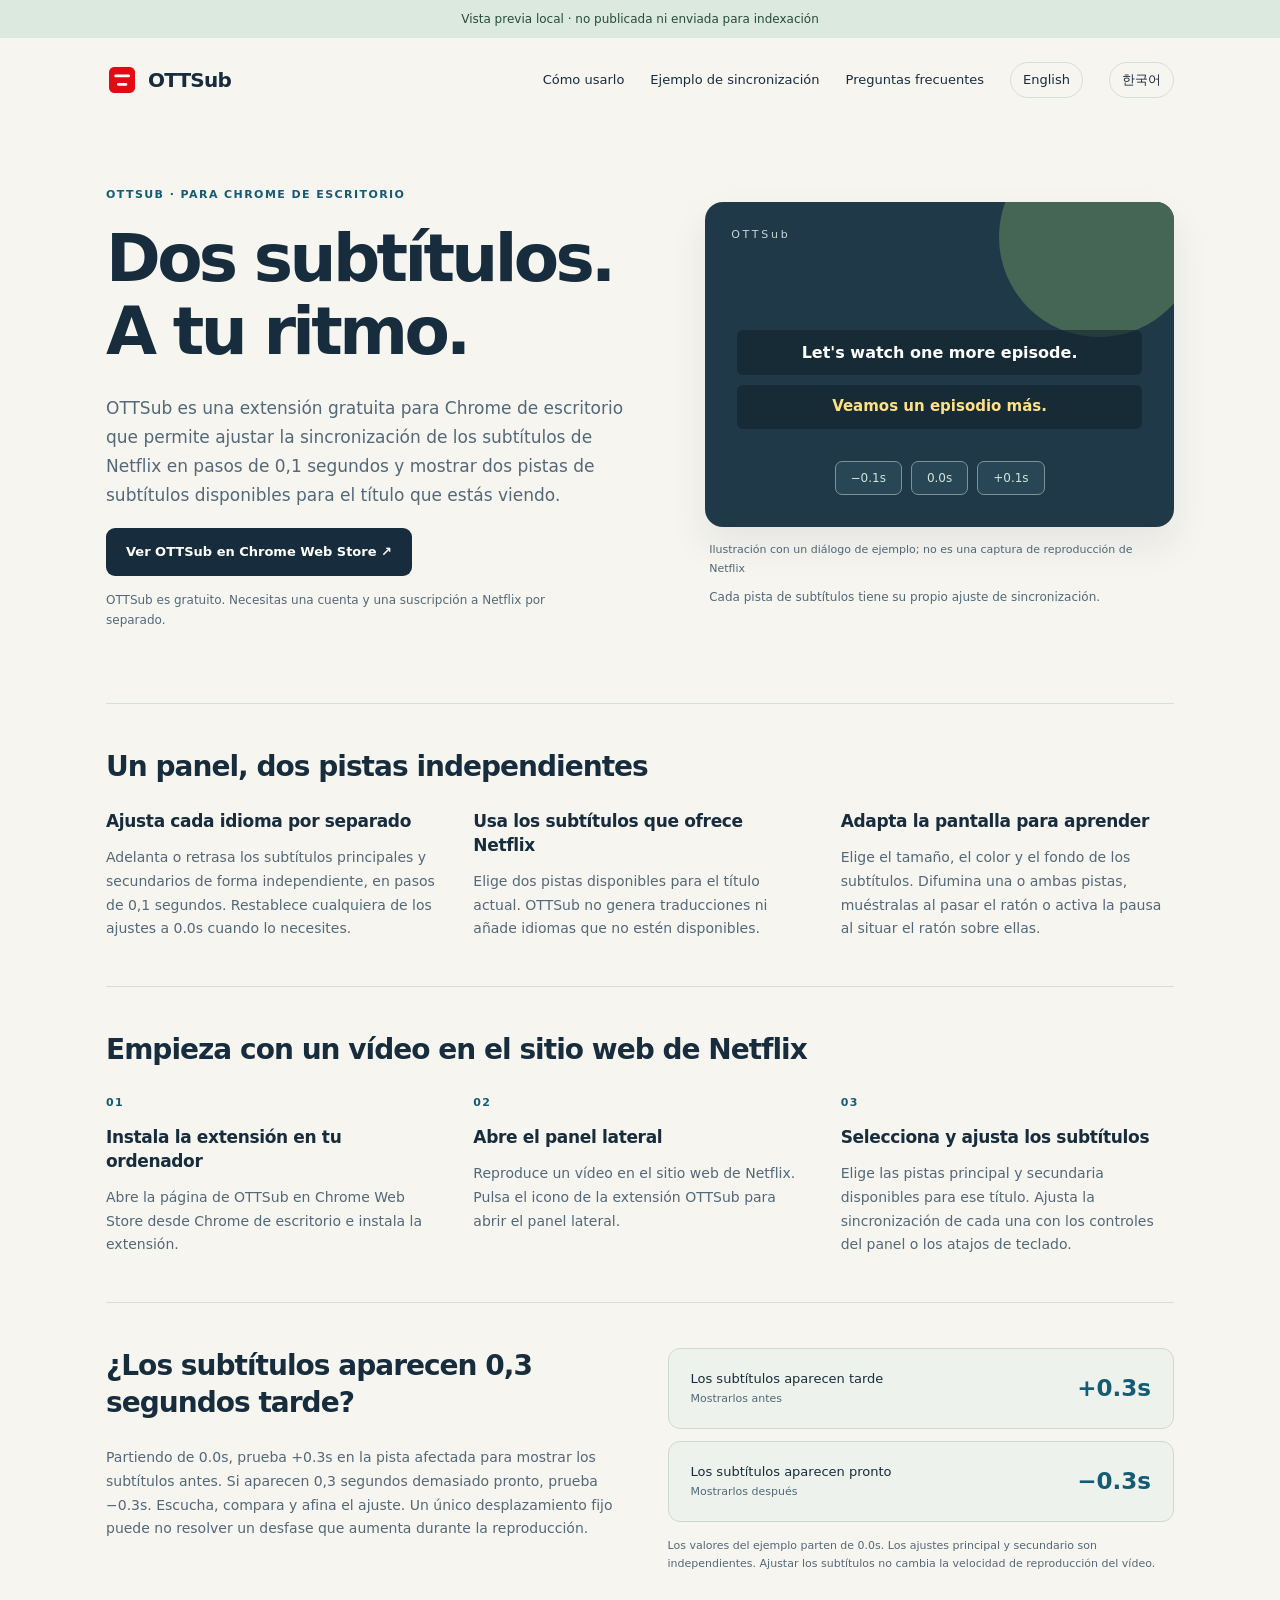
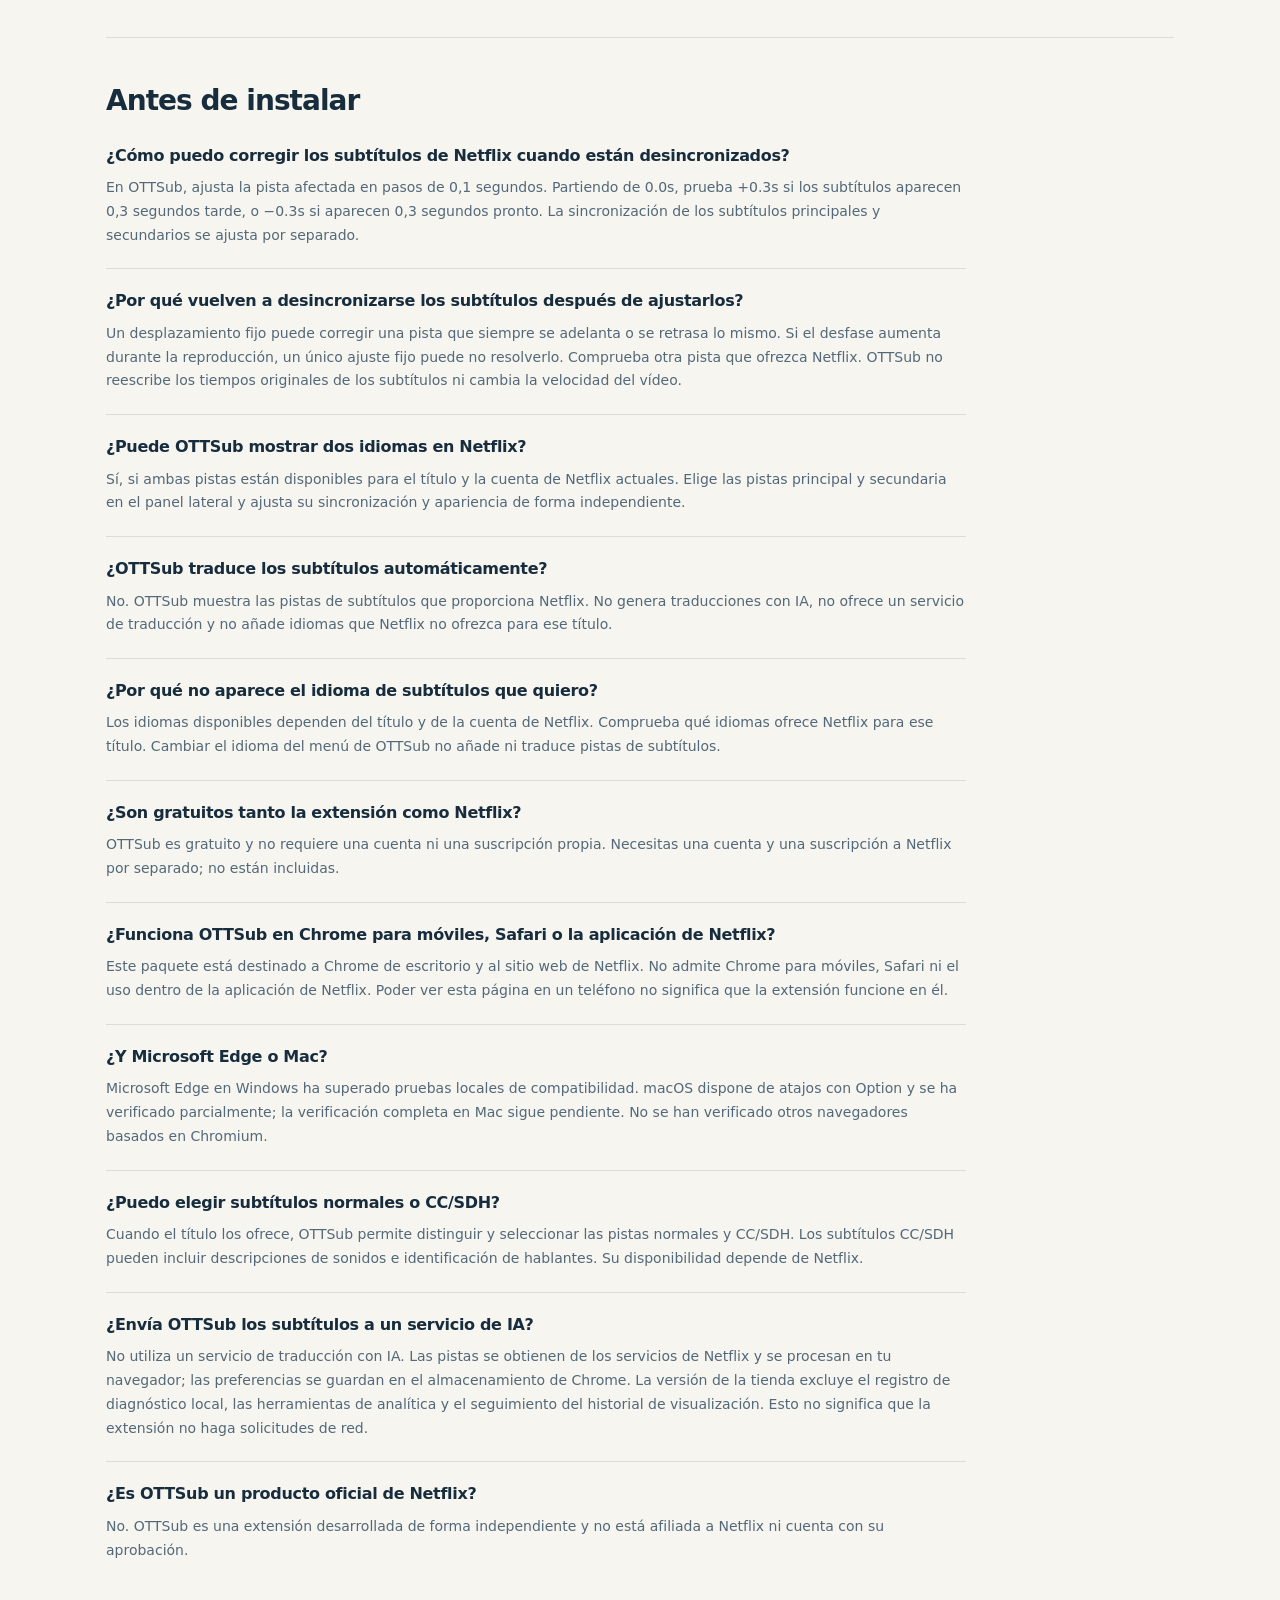
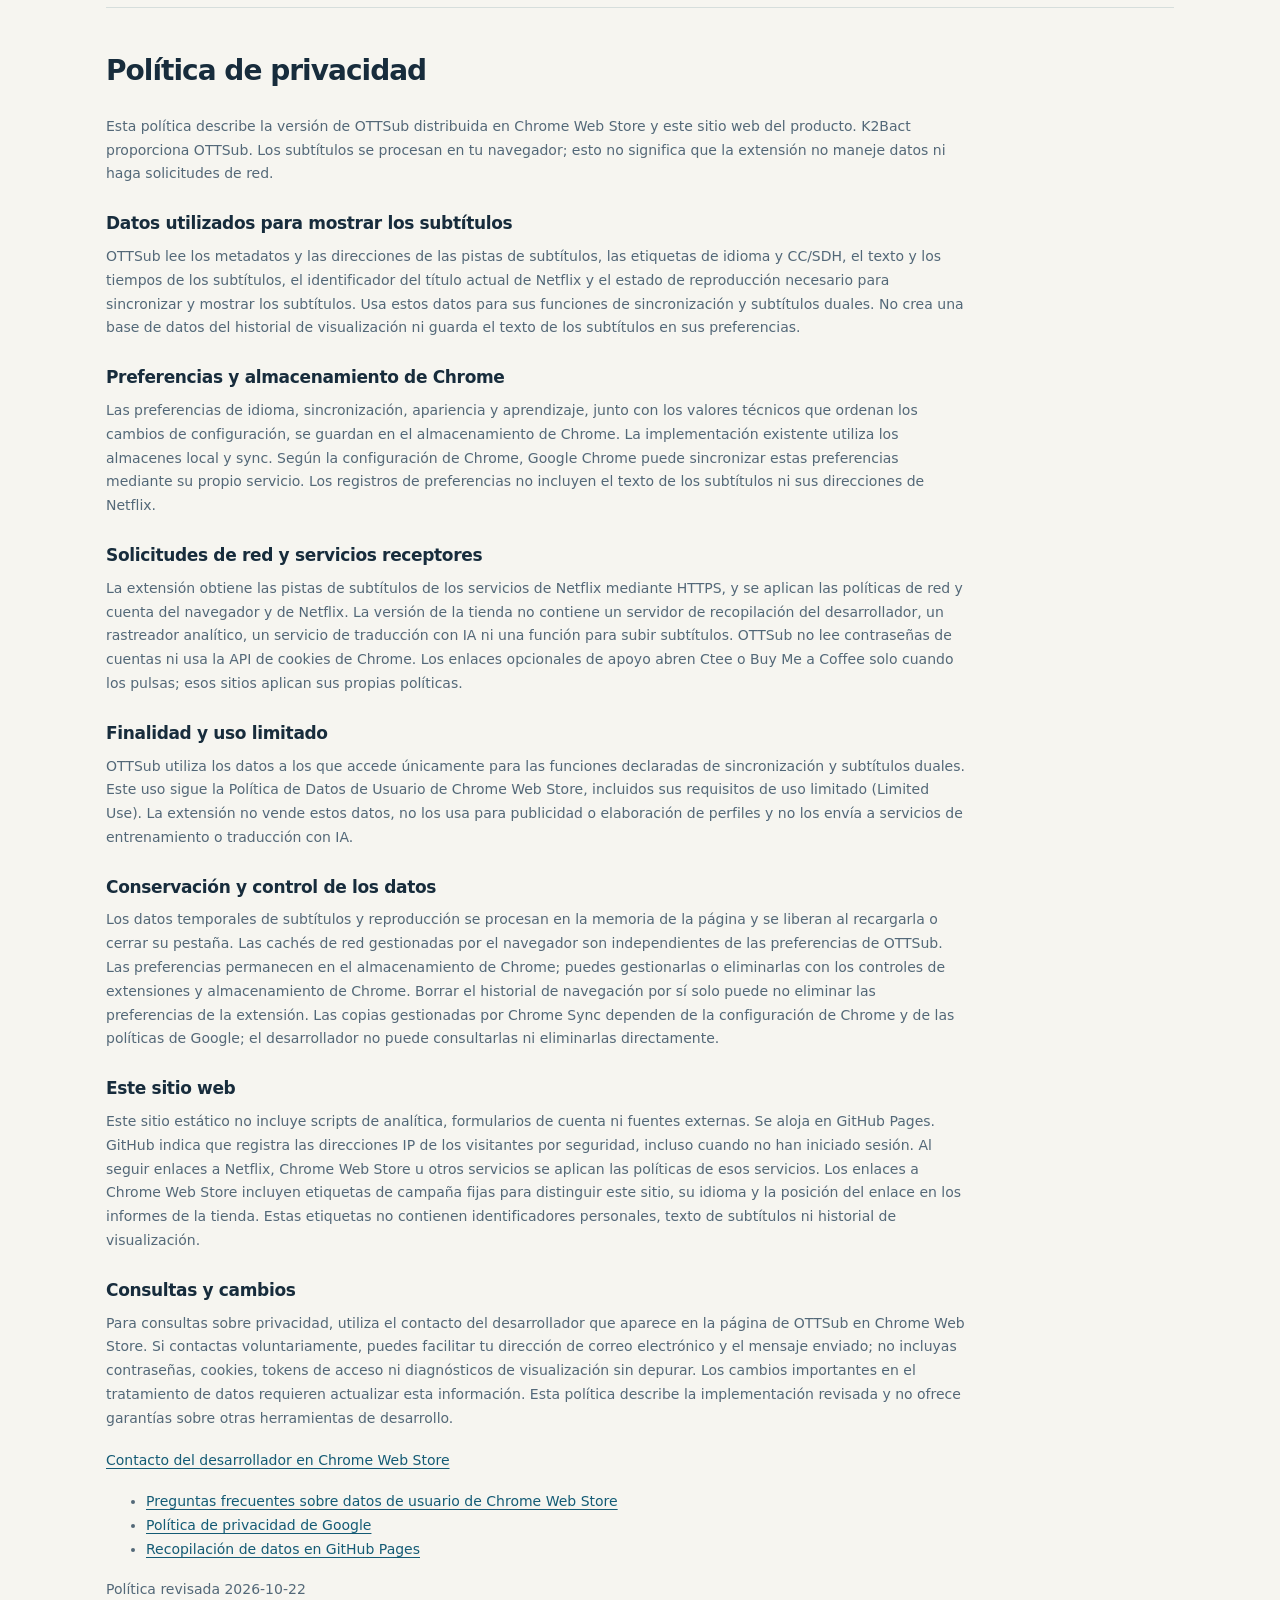
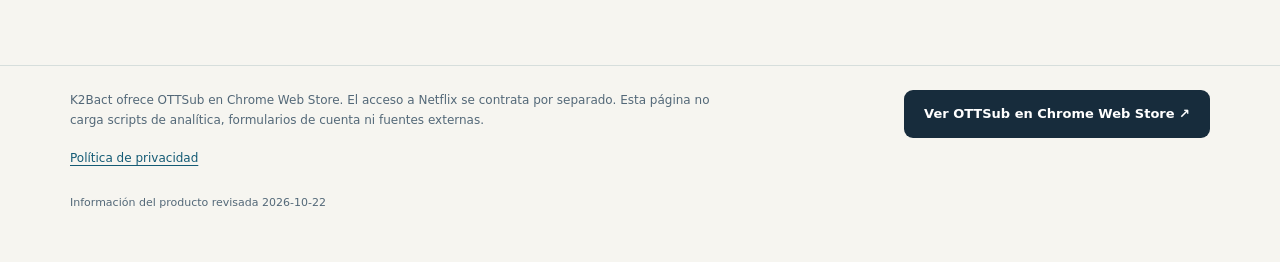
==== store_assets/geo/site/es/index.html @ b6721828 "Reinitialize OTTSub source with private material excluded Preserve current 1.3.9 development runtime" ====
<!doctype html>
<html lang="es">
<head>
<meta charset="utf-8"><meta name="viewport" content="width=device-width,initial-scale=1">
<title>OTTSub — Sincronización y subtítulos duales de Netflix para Chrome</title><meta name="description" content="Ajusta los subtítulos de Netflix en pasos de 0,1 segundos y muestra dos idiomas disponibles con OTTSub, una extensión gratuita para Chrome de escritorio. Netflix requiere una suscripción aparte.">
<meta name="robots" content="noindex,nofollow">
<meta property="og:type" content="website"><meta property="og:site_name" content="OTTSub"><meta property="og:title" content="OTTSub — Sincronización y subtítulos duales de Netflix para Chrome"><meta property="og:description" content="Ajusta los subtítulos de Netflix en pasos de 0,1 segundos y muestra dos idiomas disponibles con OTTSub, una extensión gratuita para Chrome de escritorio. Netflix requiere una suscripción aparte.">

<link rel="icon" href="../assets/icon.png"><link rel="stylesheet" href="../assets/site.css">
<script type="application/ld+json">{"@context":"https://schema.org","@type":"SoftwareApplication","name":"OTTSub","alternateName":"OTTSub - Subtitle Sync & Dual Subtitles for Netflix","identifier":"hlcahpgeildbabcchpkhemjjgjapbdkd","url":"https://chromewebstore.google.com/detail/ottsub-subtitle-sync-dual/hlcahpgeildbabcchpkhemjjgjapbdkd","sameAs":["https://chromewebstore.google.com/detail/ottsub-subtitle-sync-dual/hlcahpgeildbabcchpkhemjjgjapbdkd"],"applicationCategory":"BrowserApplication","description":"OTTSub es una extensión gratuita para Chrome de escritorio que permite ajustar la sincronización de los subtítulos de Netflix en pasos de 0,1 segundos y mostrar dos pistas de subtítulos disponibles para el título que estás viendo.","inLanguage":"es","softwareRequirements":"OTTSub es gratuito. Necesitas una cuenta y una suscripción a Netflix por separado.","isAccessibleForFree":true,"offers":{"@type":"Offer","price":"0","priceCurrency":"USD","url":"https://chromewebstore.google.com/detail/ottsub-subtitle-sync-dual/hlcahpgeildbabcchpkhemjjgjapbdkd"},"featureList":["Adelanta o retrasa los subtítulos principales y secundarios de forma independiente, en pasos de 0,1 segundos. Restablece cualquiera de los ajustes a 0.0s cuando lo necesites.","Elige dos pistas disponibles para el título actual. OTTSub no genera traducciones ni añade idiomas que no estén disponibles.","Elige el tamaño, el color y el fondo de los subtítulos. Difumina una o ambas pistas, muéstralas al pasar el ratón o activa la pausa al situar el ratón sobre ellas."]}</script>
</head>
<body>
<a class="skip" href="#main">Ir al contenido</a>
<p class="preview">Vista previa local · no publicada ni enviada para indexación</p>
<header class="wrap nav"><a class="brand" href="./"><img src="../assets/icon.png" alt="" width="32" height="32">OTTSub</a><nav aria-label="Navegación de la página" class="nav-links"><a href="#start">Cómo usarlo</a><a href="#timing">Ejemplo de sincronización</a><a href="#questions">Preguntas frecuentes</a><a class="language" href="../" lang="en" hreflang="en">English</a><a class="language" href="../ko/" lang="ko" hreflang="ko">한국어</a></nav></header>
<main id="main" class="wrap">
<div class="hero"><div><p class="eyebrow">OTTSub · para Chrome de escritorio</p><h1>Dos subtítulos.
A tu ritmo.</h1><p class="intro">OTTSub es una extensión gratuita para Chrome de escritorio que permite ajustar la sincronización de los subtítulos de Netflix en pasos de 0,1 segundos y mostrar dos pistas de subtítulos disponibles para el título que estás viendo.</p><a class="button" href="https://chromewebstore.google.com/detail/ottsub-subtitle-sync-dual/hlcahpgeildbabcchpkhemjjgjapbdkd?utm_source=ottsub_site&amp;utm_medium=referral&amp;utm_campaign=site_help_20261022_es_hero&amp;utm_content=es_hero">Ver OTTSub en Chrome Web Store ↗</a><p class="cost">OTTSub es gratuito. Necesitas una cuenta y una suscripción a Netflix por separado.</p></div>
<figure class="demo"><div class="screen"><span class="wordmark" aria-hidden="true">OTTSub</span><p class="subtitle" lang="en">Let&#39;s watch one more episode.</p><p class="subtitle secondary" lang="es">Veamos un episodio más.</p><div class="timing-chips" aria-hidden="true"><span class="chip">−0.1s</span><span class="chip">0.0s</span><span class="chip">+0.1s</span></div></div><figcaption>Ilustración con un diálogo de ejemplo; no es una captura de reproducción de Netflix</figcaption><p class="demo-note">Cada pista de subtítulos tiene su propio ajuste de sincronización.</p></figure></div>
<section aria-labelledby="features"><h2 id="features">Un panel, dos pistas independientes</h2><div class="features"><article><h3>Ajusta cada idioma por separado</h3><p>Adelanta o retrasa los subtítulos principales y secundarios de forma independiente, en pasos de 0,1 segundos. Restablece cualquiera de los ajustes a 0.0s cuando lo necesites.</p></article><article><h3>Usa los subtítulos que ofrece Netflix</h3><p>Elige dos pistas disponibles para el título actual. OTTSub no genera traducciones ni añade idiomas que no estén disponibles.</p></article><article><h3>Adapta la pantalla para aprender</h3><p>Elige el tamaño, el color y el fondo de los subtítulos. Difumina una o ambas pistas, muéstralas al pasar el ratón o activa la pausa al situar el ratón sobre ellas.</p></article></div></section>
<section id="start" aria-labelledby="steps-title"><h2 id="steps-title">Empieza con un vídeo en el sitio web de Netflix</h2><ol class="steps"><li><h3>Instala la extensión en tu ordenador</h3><p>Abre la página de OTTSub en Chrome Web Store desde Chrome de escritorio e instala la extensión.</p></li><li><h3>Abre el panel lateral</h3><p>Reproduce un vídeo en el sitio web de Netflix. Pulsa el icono de la extensión OTTSub para abrir el panel lateral.</p></li><li><h3>Selecciona y ajusta los subtítulos</h3><p>Elige las pistas principal y secundaria disponibles para ese título. Ajusta la sincronización de cada una con los controles del panel o los atajos de teclado.</p></li></ol></section>
<section id="timing" class="example" aria-labelledby="timing-title"><div><h2 id="timing-title">¿Los subtítulos aparecen 0,3 segundos tarde?</h2><p>Partiendo de 0.0s, prueba +0.3s en la pista afectada para mostrar los subtítulos antes. Si aparecen 0,3 segundos demasiado pronto, prueba −0.3s. Escucha, compara y afina el ajuste. Un único desplazamiento fijo puede no resolver un desfase que aumenta durante la reproducción.</p></div><div><div class="offsets"><div class="offset-row"><span>Los subtítulos aparecen tarde</span><strong>+0.3s</strong><small>Mostrarlos antes</small></div><div class="offset-row"><span>Los subtítulos aparecen pronto</span><strong>−0.3s</strong><small>Mostrarlos después</small></div></div><p class="fine-print">Los valores del ejemplo parten de 0.0s. Los ajustes principal y secundario son independientes. Ajustar los subtítulos no cambia la velocidad de reproducción del vídeo.</p></div></section>
<section id="questions" aria-labelledby="faq-title"><h2 id="faq-title">Antes de instalar</h2><div class="faq"><article><h3>¿Cómo puedo corregir los subtítulos de Netflix cuando están desincronizados?</h3><p>En OTTSub, ajusta la pista afectada en pasos de 0,1 segundos. Partiendo de 0.0s, prueba +0.3s si los subtítulos aparecen 0,3 segundos tarde, o −0.3s si aparecen 0,3 segundos pronto. La sincronización de los subtítulos principales y secundarios se ajusta por separado.</p></article><article><h3>¿Por qué vuelven a desincronizarse los subtítulos después de ajustarlos?</h3><p>Un desplazamiento fijo puede corregir una pista que siempre se adelanta o se retrasa lo mismo. Si el desfase aumenta durante la reproducción, un único ajuste fijo puede no resolverlo. Comprueba otra pista que ofrezca Netflix. OTTSub no reescribe los tiempos originales de los subtítulos ni cambia la velocidad del vídeo.</p></article><article><h3>¿Puede OTTSub mostrar dos idiomas en Netflix?</h3><p>Sí, si ambas pistas están disponibles para el título y la cuenta de Netflix actuales. Elige las pistas principal y secundaria en el panel lateral y ajusta su sincronización y apariencia de forma independiente.</p></article><article><h3>¿OTTSub traduce los subtítulos automáticamente?</h3><p>No. OTTSub muestra las pistas de subtítulos que proporciona Netflix. No genera traducciones con IA, no ofrece un servicio de traducción y no añade idiomas que Netflix no ofrezca para ese título.</p></article><article><h3>¿Por qué no aparece el idioma de subtítulos que quiero?</h3><p>Los idiomas disponibles dependen del título y de la cuenta de Netflix. Comprueba qué idiomas ofrece Netflix para ese título. Cambiar el idioma del menú de OTTSub no añade ni traduce pistas de subtítulos.</p></article><article><h3>¿Son gratuitos tanto la extensión como Netflix?</h3><p>OTTSub es gratuito y no requiere una cuenta ni una suscripción propia. Necesitas una cuenta y una suscripción a Netflix por separado; no están incluidas.</p></article><article><h3>¿Funciona OTTSub en Chrome para móviles, Safari o la aplicación de Netflix?</h3><p>Este paquete está destinado a Chrome de escritorio y al sitio web de Netflix. No admite Chrome para móviles, Safari ni el uso dentro de la aplicación de Netflix. Poder ver esta página en un teléfono no significa que la extensión funcione en él.</p></article><article><h3>¿Y Microsoft Edge o Mac?</h3><p>Microsoft Edge en Windows ha superado pruebas locales de compatibilidad. macOS dispone de atajos con Option y se ha verificado parcialmente; la verificación completa en Mac sigue pendiente. No se han verificado otros navegadores basados en Chromium.</p></article><article><h3>¿Puedo elegir subtítulos normales o CC/SDH?</h3><p>Cuando el título los ofrece, OTTSub permite distinguir y seleccionar las pistas normales y CC/SDH. Los subtítulos CC/SDH pueden incluir descripciones de sonidos e identificación de hablantes. Su disponibilidad depende de Netflix.</p></article><article><h3>¿Envía OTTSub los subtítulos a un servicio de IA?</h3><p>No utiliza un servicio de traducción con IA. Las pistas se obtienen de los servicios de Netflix y se procesan en tu navegador; las preferencias se guardan en el almacenamiento de Chrome. La versión de la tienda excluye el registro de diagnóstico local, las herramientas de analítica y el seguimiento del historial de visualización. Esto no significa que la extensión no haga solicitudes de red.</p></article><article><h3>¿Es OTTSub un producto oficial de Netflix?</h3><p>No. OTTSub es una extensión desarrollada de forma independiente y no está afiliada a Netflix ni cuenta con su aprobación.</p></article></div></section>
<section id="privacy" class="privacy" aria-labelledby="privacy-title"><h2 id="privacy-title">Política de privacidad</h2><div class="policy-body"><p>Esta política describe la versión de OTTSub distribuida en Chrome Web Store y este sitio web del producto. K2Bact proporciona OTTSub. Los subtítulos se procesan en tu navegador; esto no significa que la extensión no maneje datos ni haga solicitudes de red.</p><article><h3>Datos utilizados para mostrar los subtítulos</h3><p>OTTSub lee los metadatos y las direcciones de las pistas de subtítulos, las etiquetas de idioma y CC/SDH, el texto y los tiempos de los subtítulos, el identificador del título actual de Netflix y el estado de reproducción necesario para sincronizar y mostrar los subtítulos. Usa estos datos para sus funciones de sincronización y subtítulos duales. No crea una base de datos del historial de visualización ni guarda el texto de los subtítulos en sus preferencias.</p></article><article><h3>Preferencias y almacenamiento de Chrome</h3><p>Las preferencias de idioma, sincronización, apariencia y aprendizaje, junto con los valores técnicos que ordenan los cambios de configuración, se guardan en el almacenamiento de Chrome. La implementación existente utiliza los almacenes local y sync. Según la configuración de Chrome, Google Chrome puede sincronizar estas preferencias mediante su propio servicio. Los registros de preferencias no incluyen el texto de los subtítulos ni sus direcciones de Netflix.</p></article><article><h3>Solicitudes de red y servicios receptores</h3><p>La extensión obtiene las pistas de subtítulos de los servicios de Netflix mediante HTTPS, y se aplican las políticas de red y cuenta del navegador y de Netflix. La versión de la tienda no contiene un servidor de recopilación del desarrollador, un rastreador analítico, un servicio de traducción con IA ni una función para subir subtítulos. OTTSub no lee contraseñas de cuentas ni usa la API de cookies de Chrome. Los enlaces opcionales de apoyo abren Ctee o Buy Me a Coffee solo cuando los pulsas; esos sitios aplican sus propias políticas.</p></article><article><h3>Finalidad y uso limitado</h3><p>OTTSub utiliza los datos a los que accede únicamente para las funciones declaradas de sincronización y subtítulos duales. Este uso sigue la Política de Datos de Usuario de Chrome Web Store, incluidos sus requisitos de uso limitado (Limited Use). La extensión no vende estos datos, no los usa para publicidad o elaboración de perfiles y no los envía a servicios de entrenamiento o traducción con IA.</p></article><article><h3>Conservación y control de los datos</h3><p>Los datos temporales de subtítulos y reproducción se procesan en la memoria de la página y se liberan al recargarla o cerrar su pestaña. Las cachés de red gestionadas por el navegador son independientes de las preferencias de OTTSub. Las preferencias permanecen en el almacenamiento de Chrome; puedes gestionarlas o eliminarlas con los controles de extensiones y almacenamiento de Chrome. Borrar el historial de navegación por sí solo puede no eliminar las preferencias de la extensión. Las copias gestionadas por Chrome Sync dependen de la configuración de Chrome y de las políticas de Google; el desarrollador no puede consultarlas ni eliminarlas directamente.</p></article><article><h3>Este sitio web</h3><p>Este sitio estático no incluye scripts de analítica, formularios de cuenta ni fuentes externas. Se aloja en GitHub Pages. GitHub indica que registra las direcciones IP de los visitantes por seguridad, incluso cuando no han iniciado sesión. Al seguir enlaces a Netflix, Chrome Web Store u otros servicios se aplican las políticas de esos servicios. Los enlaces a Chrome Web Store incluyen etiquetas de campaña fijas para distinguir este sitio, su idioma y la posición del enlace en los informes de la tienda. Estas etiquetas no contienen identificadores personales, texto de subtítulos ni historial de visualización.</p></article><article><h3>Consultas y cambios</h3><p>Para consultas sobre privacidad, utiliza el contacto del desarrollador que aparece en la página de OTTSub en Chrome Web Store. Si contactas voluntariamente, puedes facilitar tu dirección de correo electrónico y el mensaje enviado; no incluyas contraseñas, cookies, tokens de acceso ni diagnósticos de visualización sin depurar. Los cambios importantes en el tratamiento de datos requieren actualizar esta información. Esta política describe la implementación revisada y no ofrece garantías sobre otras herramientas de desarrollo.</p></article><p><a href="https://chromewebstore.google.com/detail/ottsub-subtitle-sync-dual/hlcahpgeildbabcchpkhemjjgjapbdkd?utm_source=ottsub_site&amp;utm_medium=referral&amp;utm_campaign=site_help_20261022_es_privacy&amp;utm_content=es_privacy">Contacto del desarrollador en Chrome Web Store</a></p><ul><li><a href="https://developer.chrome.com/docs/webstore/program-policies/user-data-faq">Preguntas frecuentes sobre datos de usuario de Chrome Web Store</a></li><li><a href="https://policies.google.com/privacy">Política de privacidad de Google</a></li><li><a href="https://docs.github.com/en/pages/getting-started-with-github-pages/what-is-github-pages#data-collection">Recopilación de datos en GitHub Pages</a></li></ul><p class="reviewed">Política revisada <time datetime="2026-10-22">2026-10-22</time></p></div></section>
</main><footer><div class="wrap closing"><div><p>K2Bact ofrece OTTSub en Chrome Web Store. El acceso a Netflix se contrata por separado. Esta página no carga scripts de analítica, formularios de cuenta ni fuentes externas.</p><p><a href="#privacy">Política de privacidad</a></p><span class="reviewed">Información del producto revisada <time datetime="2026-10-22">2026-10-22</time></span></div><a class="button" href="https://chromewebstore.google.com/detail/ottsub-subtitle-sync-dual/hlcahpgeildbabcchpkhemjjgjapbdkd?utm_source=ottsub_site&amp;utm_medium=referral&amp;utm_campaign=site_help_20261022_es_footer&amp;utm_content=es_footer">Ver OTTSub en Chrome Web Store ↗</a></div></footer>
</body></html>
---- store_assets/geo/site/assets/site.css ----
:root{color-scheme:light;--paper:#f6f5f0;--ink:#172c3c;--muted:#536878;--line:#d6dedc;--blue:#145b75;--mint:#dce9df;--white:#fff;--radius:18px;font-family:Inter,ui-sans-serif,system-ui,-apple-system,BlinkMacSystemFont,"Segoe UI","Malgun Gothic",sans-serif}
*{box-sizing:border-box}html{scroll-behavior:smooth;scroll-padding-top:24px}body{margin:0;background:var(--paper);color:var(--ink);line-height:1.7}a{color:var(--blue);text-underline-offset:.22em}a:hover{text-decoration-thickness:2px}a:focus-visible{outline:3px solid #b06a21;outline-offset:5px;border-radius:3px}.skip{position:absolute;top:-100px;left:20px;padding:10px;background:var(--white);z-index:10}.skip:focus{top:10px}.wrap{max-width:1140px;margin:auto;padding:0 36px}.preview{margin:0;background:var(--mint);text-align:center;padding:9px 20px;font-size:12px;color:#264b3b}.nav{display:flex;align-items:center;justify-content:space-between;gap:24px;padding-top:24px;padding-bottom:24px}.brand{display:inline-flex;align-items:center;gap:10px;color:var(--ink);font-size:20px;font-weight:800;text-decoration:none;letter-spacing:-.04em}.brand img{width:32px;height:32px}.nav-links{display:flex;align-items:center;gap:26px;font-size:13px}.nav-links a{text-decoration:none;color:var(--ink)}.language{border:1px solid var(--line);padding:6px 12px;border-radius:99px;white-space:nowrap}.hero{display:grid;grid-template-columns:1.15fr 1fr;align-items:center;gap:60px;padding:64px 0 72px}.eyebrow{text-transform:uppercase;letter-spacing:.13em;font-size:11px;font-weight:800;color:var(--blue);margin:0 0 18px}h1{font-size:clamp(42px,5.2vw,66px);font-weight:650;letter-spacing:-.055em;line-height:1.1;margin:0 0 26px;white-space:pre-line}p{margin:0 0 18px}.intro{font-size:17px;color:var(--muted);max-width:560px}.button{display:inline-block;background:var(--ink);color:#fff;text-decoration:none;border-radius:9px;padding:13px 20px;font-size:13px;font-weight:650}.button:hover{background:var(--blue)}.cost{color:var(--muted);font-size:12px;margin:14px 0 0;max-width:470px}.demo{margin:0}.screen{border-radius:var(--radius);background:#203948;min-height:325px;overflow:hidden;box-shadow:0 18px 38px #172c3c14;display:flex;flex-direction:column;justify-content:flex-end;padding:32px;position:relative}.screen:before{content:"";position:absolute;width:200px;height:200px;border-radius:100%;background:#456655;top:-65px;right:-25px}.screen .wordmark{position:absolute;top:24px;left:26px;font-size:11px;letter-spacing:.25em;color:#c6d7d2}.subtitle{position:relative;text-align:center;margin:0 0 10px;padding:9px 10px;border-radius:6px;background:#12222c9e;color:#fff;font-weight:600;font-size:16px}.subtitle.secondary{color:#ffe082;font-size:15px}.timing-chips{display:flex;justify-content:center;gap:9px;position:relative;margin-top:22px}.chip{border:1px solid #7c939b;background:#284655;color:#d1e4dc;border-radius:7px;font-size:12px;padding:6px 15px;font-variant-numeric:tabular-nums}.demo figcaption{font-size:11px;color:var(--muted);margin:14px 4px 0}.demo-note{font-size:12px;margin:8px 4px;color:var(--muted)}section{border-top:1px solid var(--line);padding:45px 0}h2{font-size:28px;letter-spacing:-.035em;line-height:1.3;font-weight:650;margin:0 0 25px}h3{font-size:17px;line-height:1.4;margin:0 0 12px;letter-spacing:-.02em}.features{display:grid;grid-template-columns:repeat(3,1fr);gap:34px}.features p,.steps p{font-size:14px;color:var(--muted);margin-bottom:0}.steps{list-style:none;padding:0;margin:0;display:grid;grid-template-columns:repeat(3,1fr);gap:34px;counter-reset:step}.steps li{counter-increment:step}.steps li:before{content:"0" counter(step);color:var(--blue);font-size:11px;font-weight:800;display:block;margin-bottom:14px;letter-spacing:.12em}.example{display:grid;grid-template-columns:1fr 1fr;gap:55px;align-items:start}.example p{font-size:14px;color:var(--muted)}.offsets{display:grid;gap:12px}.offset-row{display:grid;grid-template-columns:1fr auto;gap:0 18px;padding:19px 22px;border:1px solid #ccd9d1;border-radius:12px;background:#edf2ec;font-size:13px}.offset-row strong{font-size:23px;color:var(--blue);grid-column:2;grid-row:1/3;align-self:center;font-variant-numeric:tabular-nums}.offset-row small{font-size:11px;color:var(--muted)}.example .fine-print{font-size:11px;margin-top:15px}.faq{max-width:860px}.faq article{padding:21px 0;border-bottom:1px solid var(--line)}.faq article:first-child{padding-top:0}.faq article:last-child{border-bottom:0;padding-bottom:0}.faq h3{font-size:16px;margin-bottom:9px}.faq p{font-size:14px;color:var(--muted);margin-bottom:0}.closing{padding:24px 0 48px;display:flex;justify-content:space-between;gap:30px;align-items:start}.closing p{font-size:12px;color:var(--muted);max-width:670px}.reviewed{font-size:11px;color:var(--muted)}footer{border-top:1px solid var(--line)}
@media(max-width:800px){.wrap{padding:0 24px}.nav-links{gap:16px}.nav-links a:not(.language){display:none}.hero{grid-template-columns:1fr;gap:35px;padding:38px 0 42px;max-width:650px}.intro{max-width:100%}.screen{min-height:280px}.features,.steps{grid-template-columns:1fr;gap:28px}.example{grid-template-columns:1fr;gap:18px}.closing{display:block}.closing .button{margin-top:8px}h2{font-size:25px}}
@media(prefers-reduced-motion:reduce){html{scroll-behavior:auto}}
.policy-body{max-width:860px;overflow-wrap:anywhere}.policy-body p,.policy-body li{font-size:14px;color:var(--muted)}.policy-body article{margin-top:26px}.policy-body h3{margin-bottom:9px}.policy-body a{color:var(--blue)}

/* Multiple language links wrap as a group on narrow screens. */
.nav,.nav-links{flex-wrap:wrap}.nav-links{row-gap:10px}
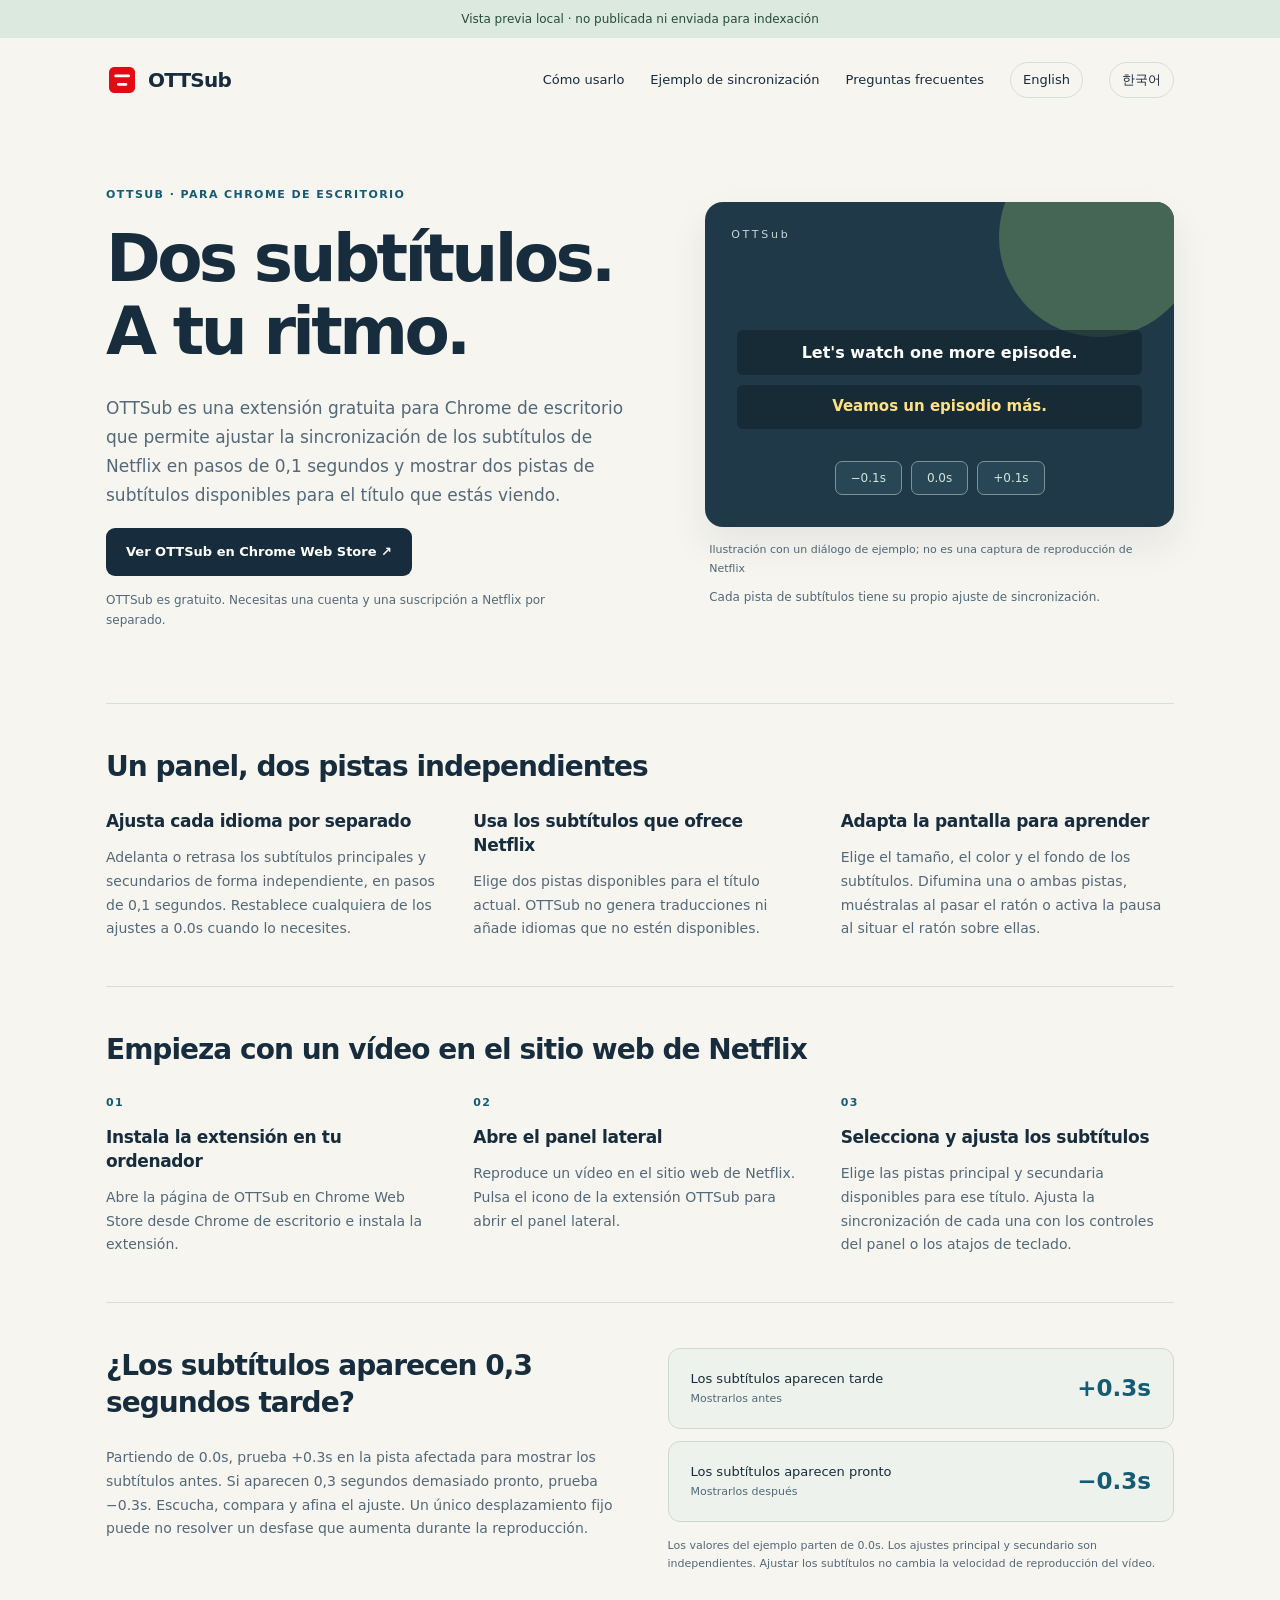
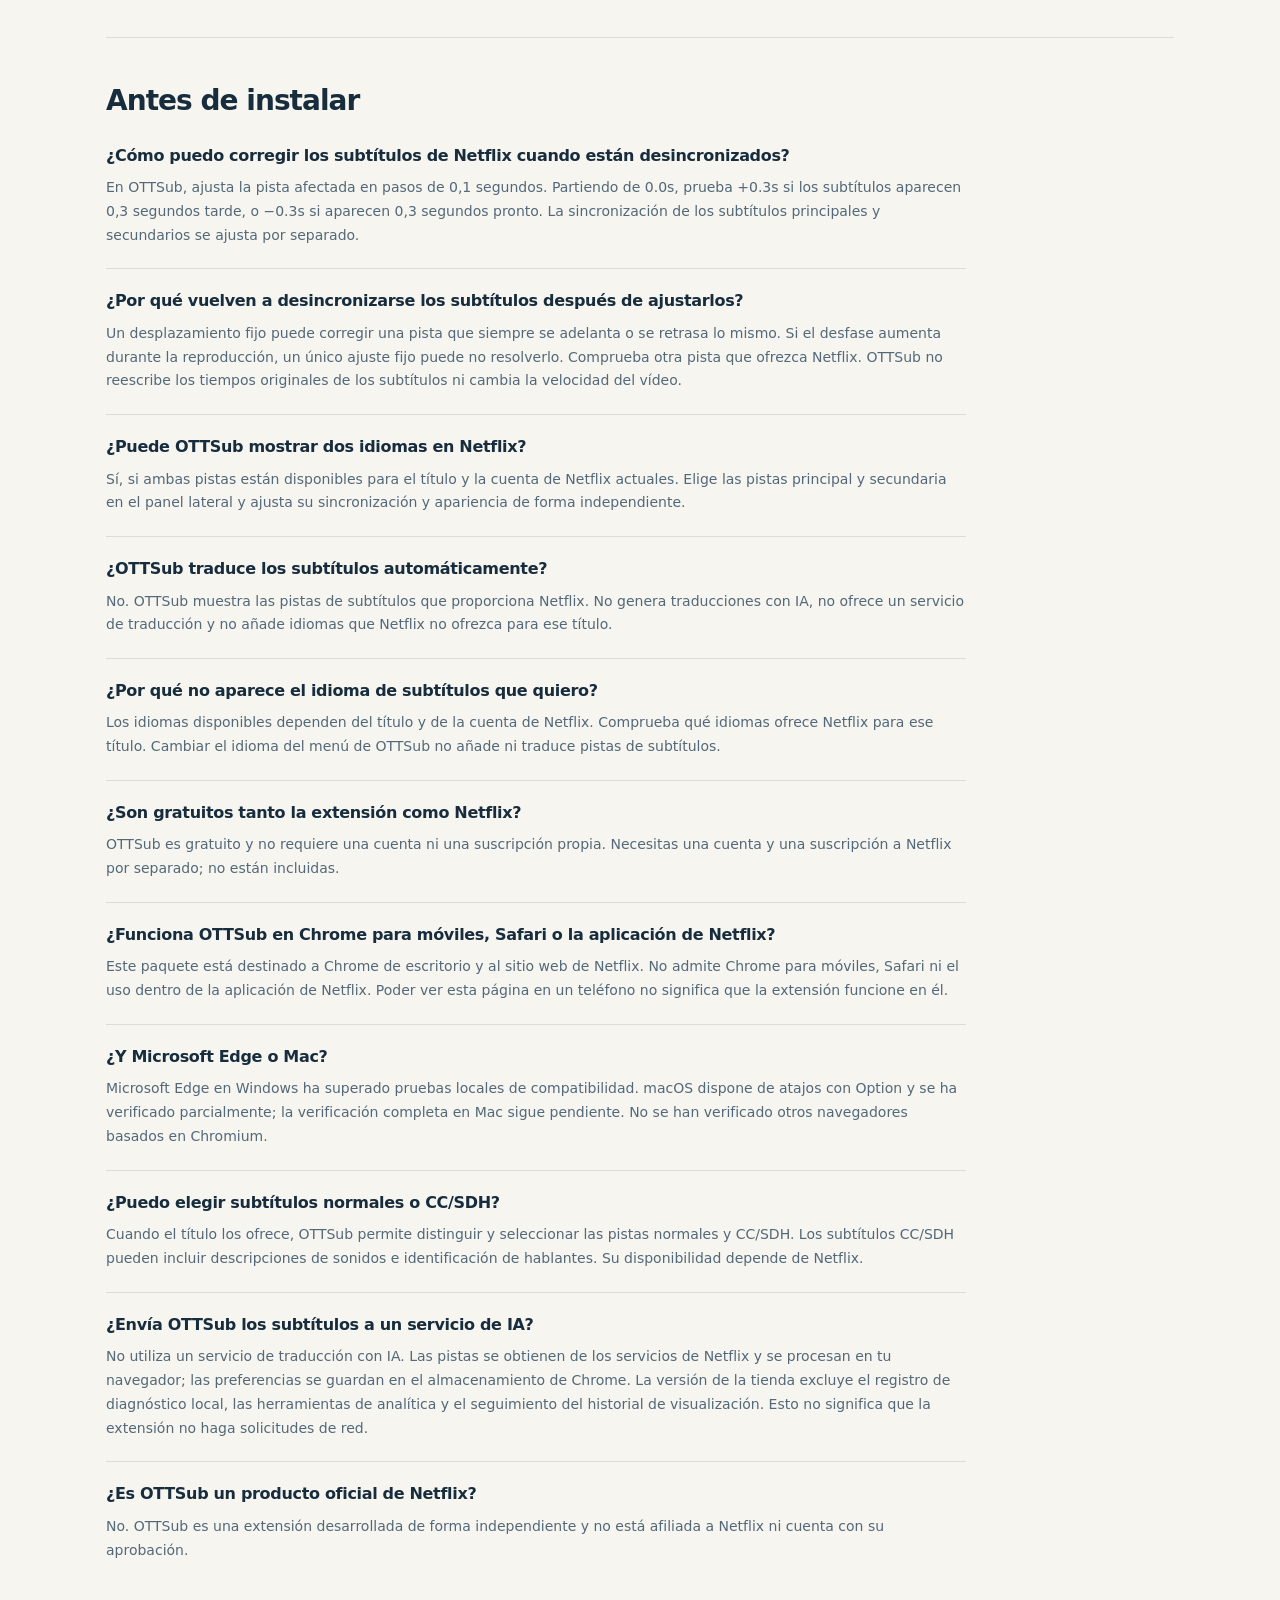
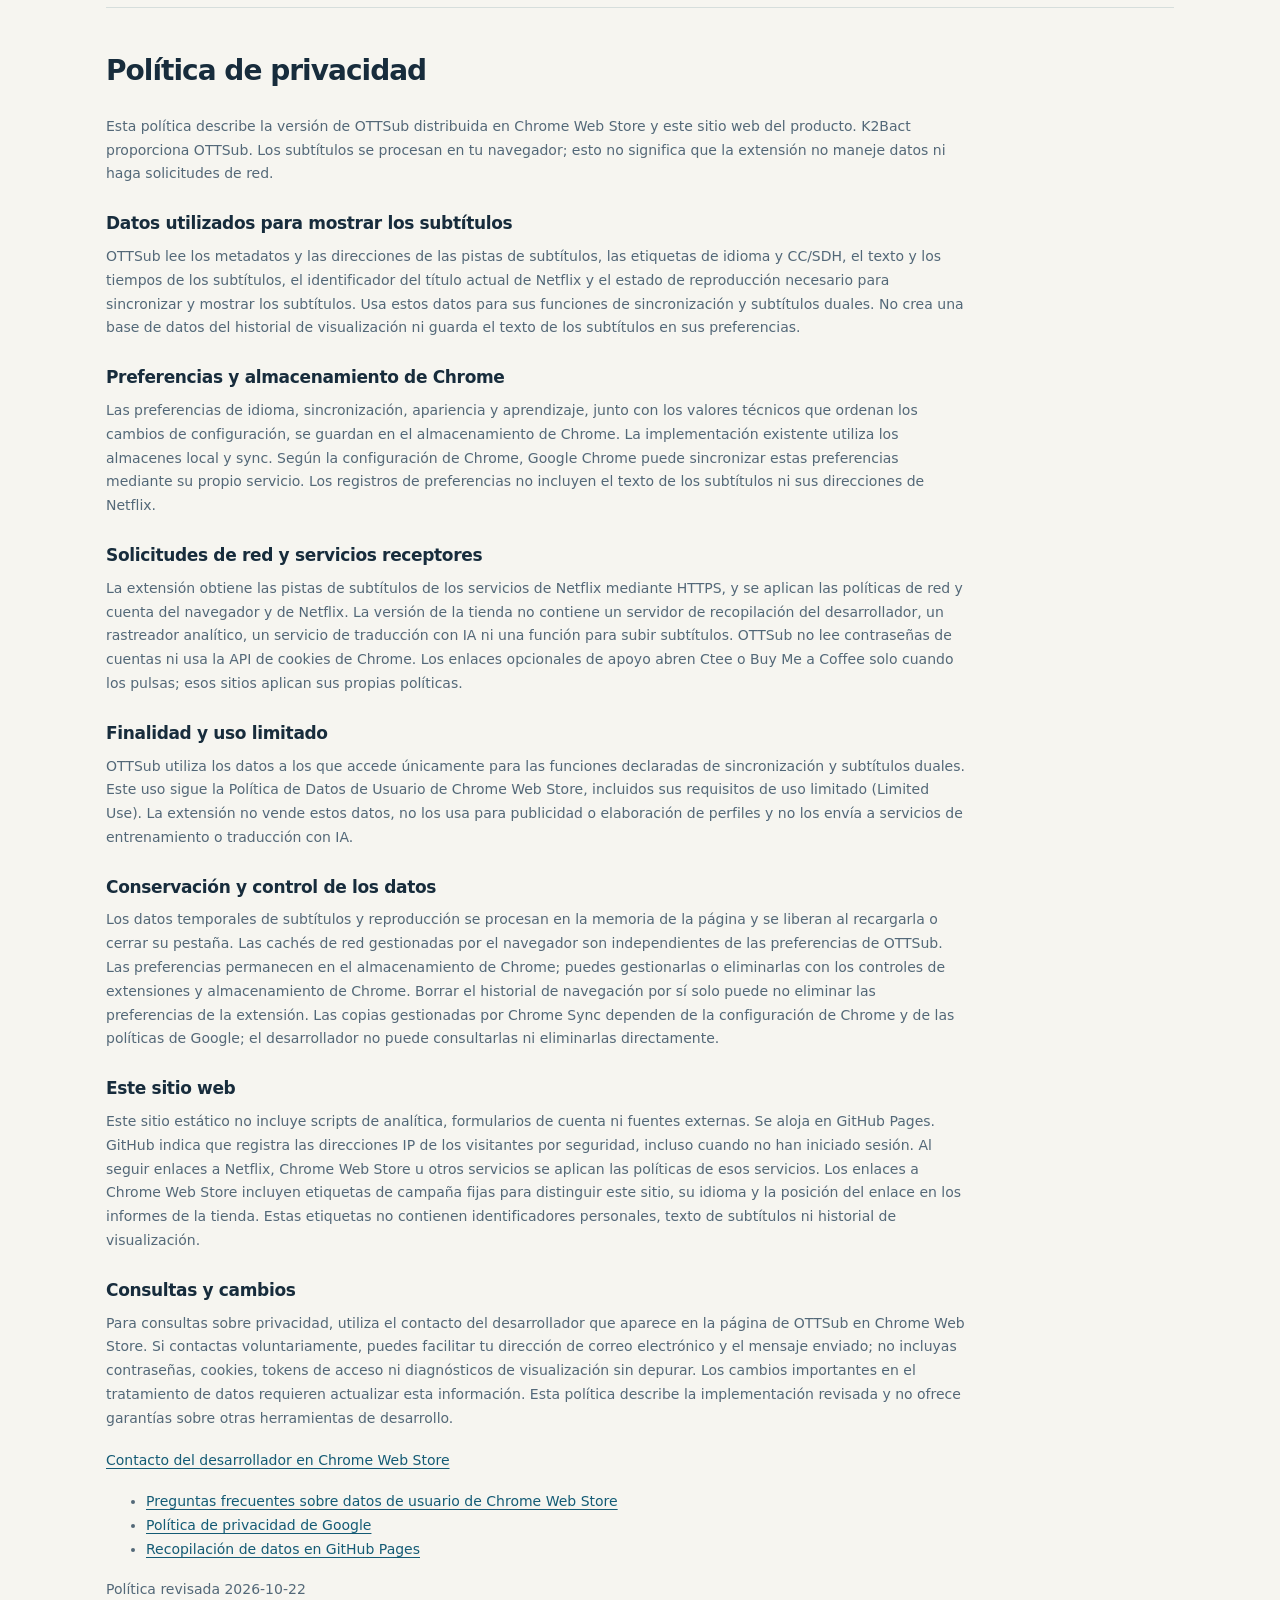
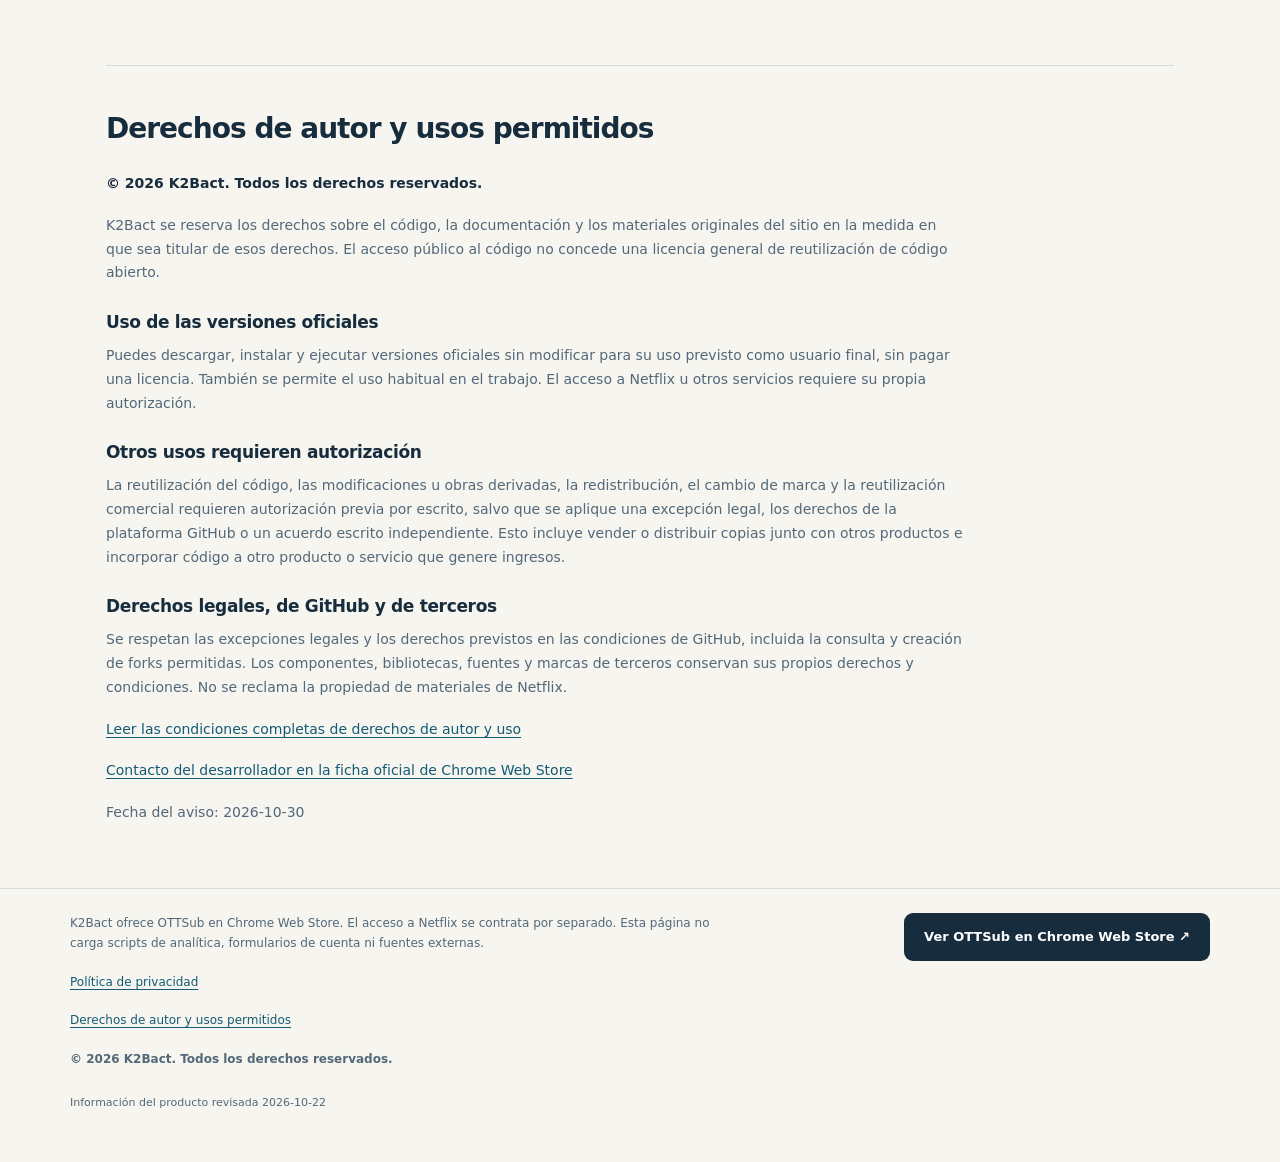
==== commit fca99988: "Reserve OTTSub rights and publish clear end-user usage terms" ====
--- a/store_assets/geo/site/es/index.html
+++ b/store_assets/geo/site/es/index.html
@@ -7,7 +7,7 @@
 <meta property="og:type" content="website"><meta property="og:site_name" content="OTTSub"><meta property="og:title" content="OTTSub — Sincronización y subtítulos duales de Netflix para Chrome"><meta property="og:description" content="Ajusta los subtítulos de Netflix en pasos de 0,1 segundos y muestra dos idiomas disponibles con OTTSub, una extensión gratuita para Chrome de escritorio. Netflix requiere una suscripción aparte.">
 
 <link rel="icon" href="../assets/icon.png"><link rel="stylesheet" href="../assets/site.css">
-<script type="application/ld+json">{"@context":"https://schema.org","@type":"SoftwareApplication","name":"OTTSub","alternateName":"OTTSub - Subtitle Sync & Dual Subtitles for Netflix","identifier":"hlcahpgeildbabcchpkhemjjgjapbdkd","url":"https://chromewebstore.google.com/detail/ottsub-subtitle-sync-dual/hlcahpgeildbabcchpkhemjjgjapbdkd","sameAs":["https://chromewebstore.google.com/detail/ottsub-subtitle-sync-dual/hlcahpgeildbabcchpkhemjjgjapbdkd"],"applicationCategory":"BrowserApplication","description":"OTTSub es una extensión gratuita para Chrome de escritorio que permite ajustar la sincronización de los subtítulos de Netflix en pasos de 0,1 segundos y mostrar dos pistas de subtítulos disponibles para el título que estás viendo.","inLanguage":"es","softwareRequirements":"OTTSub es gratuito. Necesitas una cuenta y una suscripción a Netflix por separado.","isAccessibleForFree":true,"offers":{"@type":"Offer","price":"0","priceCurrency":"USD","url":"https://chromewebstore.google.com/detail/ottsub-subtitle-sync-dual/hlcahpgeildbabcchpkhemjjgjapbdkd"},"featureList":["Adelanta o retrasa los subtítulos principales y secundarios de forma independiente, en pasos de 0,1 segundos. Restablece cualquiera de los ajustes a 0.0s cuando lo necesites.","Elige dos pistas disponibles para el título actual. OTTSub no genera traducciones ni añade idiomas que no estén disponibles.","Elige el tamaño, el color y el fondo de los subtítulos. Difumina una o ambas pistas, muéstralas al pasar el ratón o activa la pausa al situar el ratón sobre ellas."]}</script>
+<script type="application/ld+json">{"@context":"https://schema.org","@type":"SoftwareApplication","name":"OTTSub","alternateName":"OTTSub - Subtitle Sync & Dual Subtitles for Netflix","identifier":"hlcahpgeildbabcchpkhemjjgjapbdkd","url":"https://chromewebstore.google.com/detail/ottsub-subtitle-sync-dual/hlcahpgeildbabcchpkhemjjgjapbdkd","sameAs":["https://chromewebstore.google.com/detail/ottsub-subtitle-sync-dual/hlcahpgeildbabcchpkhemjjgjapbdkd"],"applicationCategory":"BrowserApplication","description":"OTTSub es una extensión gratuita para Chrome de escritorio que permite ajustar la sincronización de los subtítulos de Netflix en pasos de 0,1 segundos y mostrar dos pistas de subtítulos disponibles para el título que estás viendo.","inLanguage":"es","softwareRequirements":"OTTSub es gratuito. Necesitas una cuenta y una suscripción a Netflix por separado.","isAccessibleForFree":true,"offers":{"@type":"Offer","price":"0","priceCurrency":"USD","url":"https://chromewebstore.google.com/detail/ottsub-subtitle-sync-dual/hlcahpgeildbabcchpkhemjjgjapbdkd"},"featureList":["Adelanta o retrasa los subtítulos principales y secundarios de forma independiente, en pasos de 0,1 segundos. Restablece cualquiera de los ajustes a 0.0s cuando lo necesites.","Elige dos pistas disponibles para el título actual. OTTSub no genera traducciones ni añade idiomas que no estén disponibles.","Elige el tamaño, el color y el fondo de los subtítulos. Difumina una o ambas pistas, muéstralas al pasar el ratón o activa la pausa al situar el ratón sobre ellas."],"copyrightNotice":"Copyright (c) 2026 K2Bact. All rights reserved.","copyrightYear":2026}</script>
 </head>
 <body>
 <a class="skip" href="#main">Ir al contenido</a>
@@ -22,5 +22,6 @@
 <section id="timing" class="example" aria-labelledby="timing-title"><div><h2 id="timing-title">¿Los subtítulos aparecen 0,3 segundos tarde?</h2><p>Partiendo de 0.0s, prueba +0.3s en la pista afectada para mostrar los subtítulos antes. Si aparecen 0,3 segundos demasiado pronto, prueba −0.3s. Escucha, compara y afina el ajuste. Un único desplazamiento fijo puede no resolver un desfase que aumenta durante la reproducción.</p></div><div><div class="offsets"><div class="offset-row"><span>Los subtítulos aparecen tarde</span><strong>+0.3s</strong><small>Mostrarlos antes</small></div><div class="offset-row"><span>Los subtítulos aparecen pronto</span><strong>−0.3s</strong><small>Mostrarlos después</small></div></div><p class="fine-print">Los valores del ejemplo parten de 0.0s. Los ajustes principal y secundario son independientes. Ajustar los subtítulos no cambia la velocidad de reproducción del vídeo.</p></div></section>
 <section id="questions" aria-labelledby="faq-title"><h2 id="faq-title">Antes de instalar</h2><div class="faq"><article><h3>¿Cómo puedo corregir los subtítulos de Netflix cuando están desincronizados?</h3><p>En OTTSub, ajusta la pista afectada en pasos de 0,1 segundos. Partiendo de 0.0s, prueba +0.3s si los subtítulos aparecen 0,3 segundos tarde, o −0.3s si aparecen 0,3 segundos pronto. La sincronización de los subtítulos principales y secundarios se ajusta por separado.</p></article><article><h3>¿Por qué vuelven a desincronizarse los subtítulos después de ajustarlos?</h3><p>Un desplazamiento fijo puede corregir una pista que siempre se adelanta o se retrasa lo mismo. Si el desfase aumenta durante la reproducción, un único ajuste fijo puede no resolverlo. Comprueba otra pista que ofrezca Netflix. OTTSub no reescribe los tiempos originales de los subtítulos ni cambia la velocidad del vídeo.</p></article><article><h3>¿Puede OTTSub mostrar dos idiomas en Netflix?</h3><p>Sí, si ambas pistas están disponibles para el título y la cuenta de Netflix actuales. Elige las pistas principal y secundaria en el panel lateral y ajusta su sincronización y apariencia de forma independiente.</p></article><article><h3>¿OTTSub traduce los subtítulos automáticamente?</h3><p>No. OTTSub muestra las pistas de subtítulos que proporciona Netflix. No genera traducciones con IA, no ofrece un servicio de traducción y no añade idiomas que Netflix no ofrezca para ese título.</p></article><article><h3>¿Por qué no aparece el idioma de subtítulos que quiero?</h3><p>Los idiomas disponibles dependen del título y de la cuenta de Netflix. Comprueba qué idiomas ofrece Netflix para ese título. Cambiar el idioma del menú de OTTSub no añade ni traduce pistas de subtítulos.</p></article><article><h3>¿Son gratuitos tanto la extensión como Netflix?</h3><p>OTTSub es gratuito y no requiere una cuenta ni una suscripción propia. Necesitas una cuenta y una suscripción a Netflix por separado; no están incluidas.</p></article><article><h3>¿Funciona OTTSub en Chrome para móviles, Safari o la aplicación de Netflix?</h3><p>Este paquete está destinado a Chrome de escritorio y al sitio web de Netflix. No admite Chrome para móviles, Safari ni el uso dentro de la aplicación de Netflix. Poder ver esta página en un teléfono no significa que la extensión funcione en él.</p></article><article><h3>¿Y Microsoft Edge o Mac?</h3><p>Microsoft Edge en Windows ha superado pruebas locales de compatibilidad. macOS dispone de atajos con Option y se ha verificado parcialmente; la verificación completa en Mac sigue pendiente. No se han verificado otros navegadores basados en Chromium.</p></article><article><h3>¿Puedo elegir subtítulos normales o CC/SDH?</h3><p>Cuando el título los ofrece, OTTSub permite distinguir y seleccionar las pistas normales y CC/SDH. Los subtítulos CC/SDH pueden incluir descripciones de sonidos e identificación de hablantes. Su disponibilidad depende de Netflix.</p></article><article><h3>¿Envía OTTSub los subtítulos a un servicio de IA?</h3><p>No utiliza un servicio de traducción con IA. Las pistas se obtienen de los servicios de Netflix y se procesan en tu navegador; las preferencias se guardan en el almacenamiento de Chrome. La versión de la tienda excluye el registro de diagnóstico local, las herramientas de analítica y el seguimiento del historial de visualización. Esto no significa que la extensión no haga solicitudes de red.</p></article><article><h3>¿Es OTTSub un producto oficial de Netflix?</h3><p>No. OTTSub es una extensión desarrollada de forma independiente y no está afiliada a Netflix ni cuenta con su aprobación.</p></article></div></section>
 <section id="privacy" class="privacy" aria-labelledby="privacy-title"><h2 id="privacy-title">Política de privacidad</h2><div class="policy-body"><p>Esta política describe la versión de OTTSub distribuida en Chrome Web Store y este sitio web del producto. K2Bact proporciona OTTSub. Los subtítulos se procesan en tu navegador; esto no significa que la extensión no maneje datos ni haga solicitudes de red.</p><article><h3>Datos utilizados para mostrar los subtítulos</h3><p>OTTSub lee los metadatos y las direcciones de las pistas de subtítulos, las etiquetas de idioma y CC/SDH, el texto y los tiempos de los subtítulos, el identificador del título actual de Netflix y el estado de reproducción necesario para sincronizar y mostrar los subtítulos. Usa estos datos para sus funciones de sincronización y subtítulos duales. No crea una base de datos del historial de visualización ni guarda el texto de los subtítulos en sus preferencias.</p></article><article><h3>Preferencias y almacenamiento de Chrome</h3><p>Las preferencias de idioma, sincronización, apariencia y aprendizaje, junto con los valores técnicos que ordenan los cambios de configuración, se guardan en el almacenamiento de Chrome. La implementación existente utiliza los almacenes local y sync. Según la configuración de Chrome, Google Chrome puede sincronizar estas preferencias mediante su propio servicio. Los registros de preferencias no incluyen el texto de los subtítulos ni sus direcciones de Netflix.</p></article><article><h3>Solicitudes de red y servicios receptores</h3><p>La extensión obtiene las pistas de subtítulos de los servicios de Netflix mediante HTTPS, y se aplican las políticas de red y cuenta del navegador y de Netflix. La versión de la tienda no contiene un servidor de recopilación del desarrollador, un rastreador analítico, un servicio de traducción con IA ni una función para subir subtítulos. OTTSub no lee contraseñas de cuentas ni usa la API de cookies de Chrome. Los enlaces opcionales de apoyo abren Ctee o Buy Me a Coffee solo cuando los pulsas; esos sitios aplican sus propias políticas.</p></article><article><h3>Finalidad y uso limitado</h3><p>OTTSub utiliza los datos a los que accede únicamente para las funciones declaradas de sincronización y subtítulos duales. Este uso sigue la Política de Datos de Usuario de Chrome Web Store, incluidos sus requisitos de uso limitado (Limited Use). La extensión no vende estos datos, no los usa para publicidad o elaboración de perfiles y no los envía a servicios de entrenamiento o traducción con IA.</p></article><article><h3>Conservación y control de los datos</h3><p>Los datos temporales de subtítulos y reproducción se procesan en la memoria de la página y se liberan al recargarla o cerrar su pestaña. Las cachés de red gestionadas por el navegador son independientes de las preferencias de OTTSub. Las preferencias permanecen en el almacenamiento de Chrome; puedes gestionarlas o eliminarlas con los controles de extensiones y almacenamiento de Chrome. Borrar el historial de navegación por sí solo puede no eliminar las preferencias de la extensión. Las copias gestionadas por Chrome Sync dependen de la configuración de Chrome y de las políticas de Google; el desarrollador no puede consultarlas ni eliminarlas directamente.</p></article><article><h3>Este sitio web</h3><p>Este sitio estático no incluye scripts de analítica, formularios de cuenta ni fuentes externas. Se aloja en GitHub Pages. GitHub indica que registra las direcciones IP de los visitantes por seguridad, incluso cuando no han iniciado sesión. Al seguir enlaces a Netflix, Chrome Web Store u otros servicios se aplican las políticas de esos servicios. Los enlaces a Chrome Web Store incluyen etiquetas de campaña fijas para distinguir este sitio, su idioma y la posición del enlace en los informes de la tienda. Estas etiquetas no contienen identificadores personales, texto de subtítulos ni historial de visualización.</p></article><article><h3>Consultas y cambios</h3><p>Para consultas sobre privacidad, utiliza el contacto del desarrollador que aparece en la página de OTTSub en Chrome Web Store. Si contactas voluntariamente, puedes facilitar tu dirección de correo electrónico y el mensaje enviado; no incluyas contraseñas, cookies, tokens de acceso ni diagnósticos de visualización sin depurar. Los cambios importantes en el tratamiento de datos requieren actualizar esta información. Esta política describe la implementación revisada y no ofrece garantías sobre otras herramientas de desarrollo.</p></article><p><a href="https://chromewebstore.google.com/detail/ottsub-subtitle-sync-dual/hlcahpgeildbabcchpkhemjjgjapbdkd?utm_source=ottsub_site&amp;utm_medium=referral&amp;utm_campaign=site_help_20261022_es_privacy&amp;utm_content=es_privacy">Contacto del desarrollador en Chrome Web Store</a></p><ul><li><a href="https://developer.chrome.com/docs/webstore/program-policies/user-data-faq">Preguntas frecuentes sobre datos de usuario de Chrome Web Store</a></li><li><a href="https://policies.google.com/privacy">Política de privacidad de Google</a></li><li><a href="https://docs.github.com/en/pages/getting-started-with-github-pages/what-is-github-pages#data-collection">Recopilación de datos en GitHub Pages</a></li></ul><p class="reviewed">Política revisada <time datetime="2026-10-22">2026-10-22</time></p></div></section>
-</main><footer><div class="wrap closing"><div><p>K2Bact ofrece OTTSub en Chrome Web Store. El acceso a Netflix se contrata por separado. Esta página no carga scripts de analítica, formularios de cuenta ni fuentes externas.</p><p><a href="#privacy">Política de privacidad</a></p><span class="reviewed">Información del producto revisada <time datetime="2026-10-22">2026-10-22</time></span></div><a class="button" href="https://chromewebstore.google.com/detail/ottsub-subtitle-sync-dual/hlcahpgeildbabcchpkhemjjgjapbdkd?utm_source=ottsub_site&amp;utm_medium=referral&amp;utm_campaign=site_help_20261022_es_footer&amp;utm_content=es_footer">Ver OTTSub en Chrome Web Store ↗</a></div></footer>
+<section id="terms" class="rights" aria-labelledby="rights-title"><h2 id="rights-title">Derechos de autor y usos permitidos</h2><div class="policy-body"><p class="copyright">© 2026 K2Bact. Todos los derechos reservados.</p><p>K2Bact se reserva los derechos sobre el código, la documentación y los materiales originales del sitio en la medida en que sea titular de esos derechos. El acceso público al código no concede una licencia general de reutilización de código abierto.</p><article><h3>Uso de las versiones oficiales</h3><p>Puedes descargar, instalar y ejecutar versiones oficiales sin modificar para su uso previsto como usuario final, sin pagar una licencia. También se permite el uso habitual en el trabajo. El acceso a Netflix u otros servicios requiere su propia autorización.</p></article><article><h3>Otros usos requieren autorización</h3><p>La reutilización del código, las modificaciones u obras derivadas, la redistribución, el cambio de marca y la reutilización comercial requieren autorización previa por escrito, salvo que se aplique una excepción legal, los derechos de la plataforma GitHub o un acuerdo escrito independiente. Esto incluye vender o distribuir copias junto con otros productos e incorporar código a otro producto o servicio que genere ingresos.</p></article><article><h3>Derechos legales, de GitHub y de terceros</h3><p>Se respetan las excepciones legales y los derechos previstos en las condiciones de GitHub, incluida la consulta y creación de forks permitidas. Los componentes, bibliotecas, fuentes y marcas de terceros conservan sus propios derechos y condiciones. No se reclama la propiedad de materiales de Netflix.</p></article><p><a href="../LICENSE.txt">Leer las condiciones completas de derechos de autor y uso</a></p><p><a href="https://chromewebstore.google.com/detail/ottsub-subtitle-sync-dual/hlcahpgeildbabcchpkhemjjgjapbdkd">Contacto del desarrollador en la ficha oficial de Chrome Web Store</a></p><p class="reviewed">Fecha del aviso: <time datetime="2026-10-30">2026-10-30</time></p></div></section>
+</main><footer><div class="wrap closing"><div><p>K2Bact ofrece OTTSub en Chrome Web Store. El acceso a Netflix se contrata por separado. Esta página no carga scripts de analítica, formularios de cuenta ni fuentes externas.</p><p><a href="#privacy">Política de privacidad</a></p><p><a href="#terms">Derechos de autor y usos permitidos</a></p><p class="copyright">© 2026 K2Bact. Todos los derechos reservados.</p><span class="reviewed">Información del producto revisada <time datetime="2026-10-22">2026-10-22</time></span></div><a class="button" href="https://chromewebstore.google.com/detail/ottsub-subtitle-sync-dual/hlcahpgeildbabcchpkhemjjgjapbdkd?utm_source=ottsub_site&amp;utm_medium=referral&amp;utm_campaign=site_help_20261022_es_footer&amp;utm_content=es_footer">Ver OTTSub en Chrome Web Store ↗</a></div></footer>
 </body></html>
--- a/store_assets/geo/site/assets/site.css
+++ b/store_assets/geo/site/assets/site.css
@@ -6,3 +6,5 @@
 
 /* Multiple language links wrap as a group on narrow screens. */
 .nav,.nav-links{flex-wrap:wrap}.nav-links{row-gap:10px}
+
+.copyright{font-size:12px;font-weight:600;overflow-wrap:anywhere}.rights .policy-body>p:first-child{color:var(--ink)}
